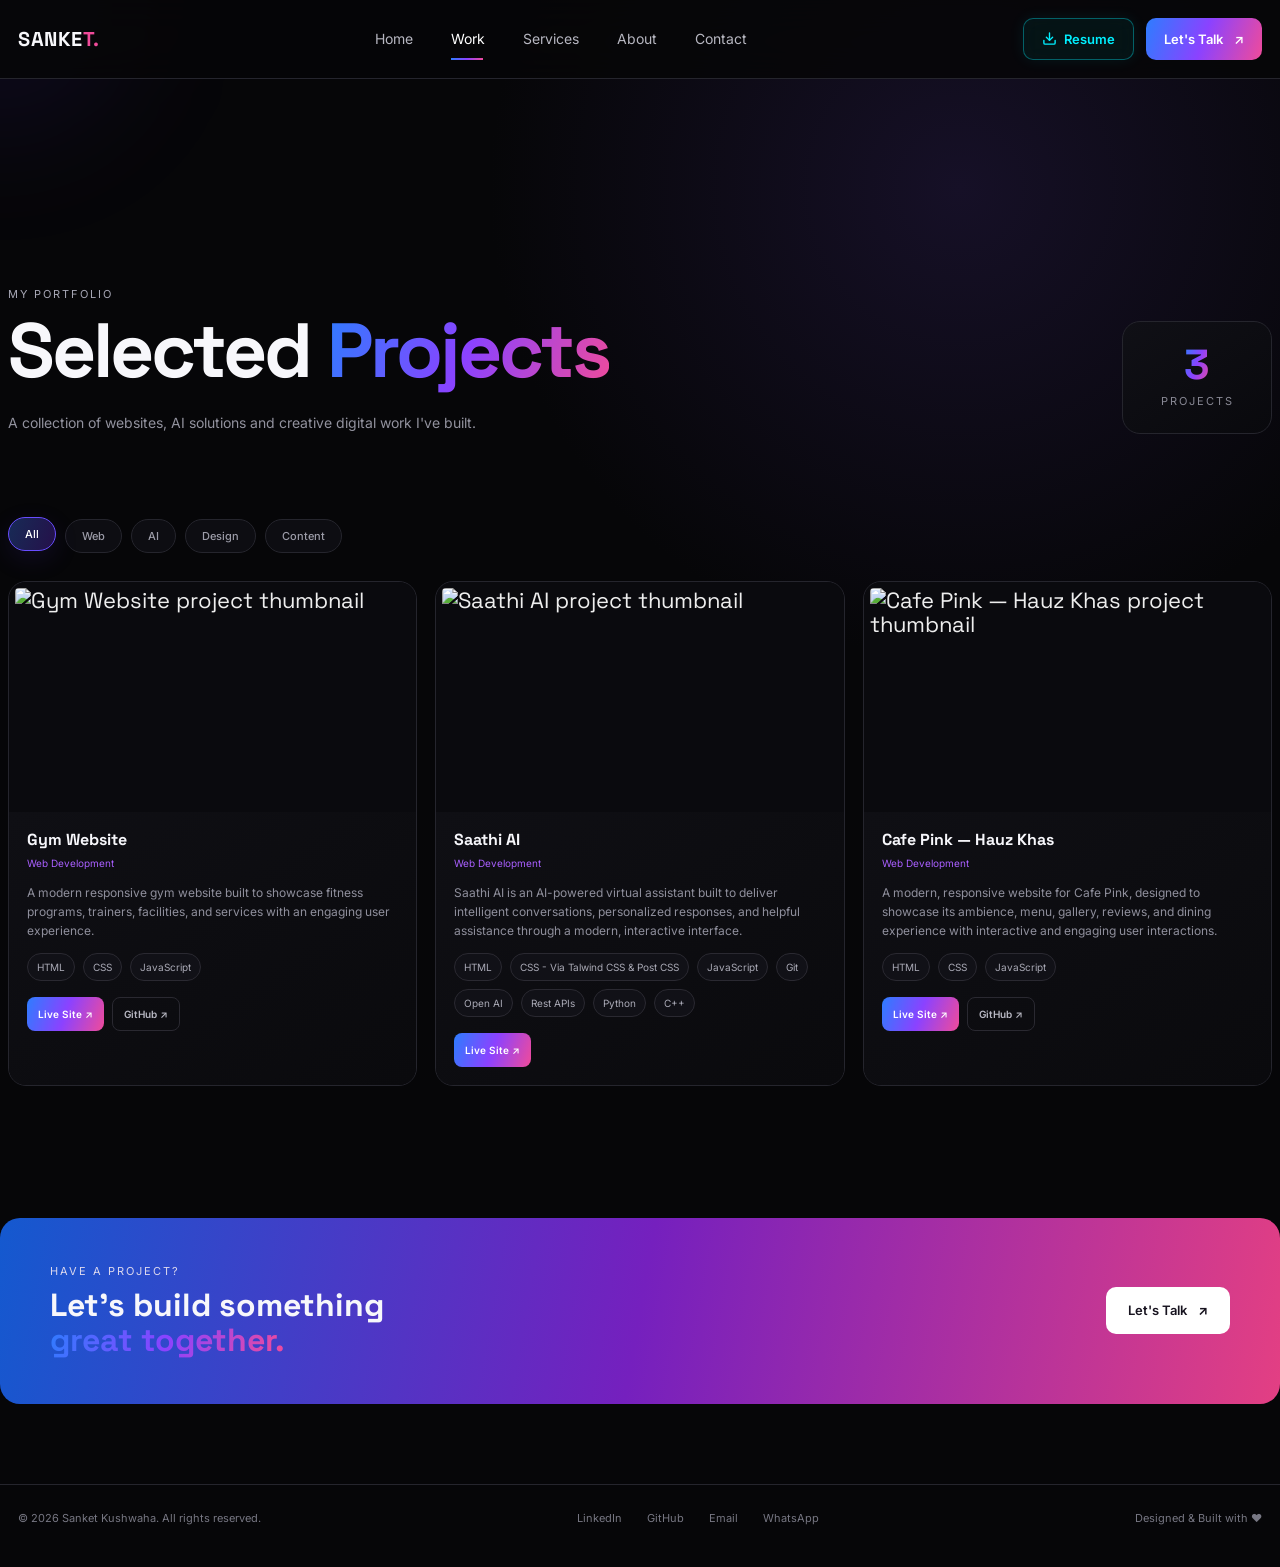
==== projects.html @ fdce6441 "Add files via upload" ====
<!DOCTYPE html>
<html lang="en">
<head>
  <meta charset="UTF-8">
  <meta name="viewport" content="width=device-width, initial-scale=1.0">
  <meta name="description" content="Sanket Kushwaha — Projects and selected work.">
  <title>Projects — Sanket Kushwaha</title>

  <!-- Spider-Man Favicon -->
  <link rel="icon" type="image/png" href="images/spiderman-favicon.png">
  <link rel="shortcut icon" href="favicon.ico">

  <link rel="preconnect" href="https://fonts.googleapis.com">
  <link rel="preconnect" href="https://fonts.gstatic.com" crossorigin>
  <link href="https://fonts.googleapis.com/css2?family=Inter:wght@400;500;600;700&family=Space+Grotesk:wght@500;600;700&display=swap" rel="stylesheet">
  <link rel="stylesheet" href="style.css">
  <link rel="stylesheet" href="projects.css">
</head>

<body>
  <div class="cursor-glow"></div>

  <header class="nav">
    <div class="nav-container">
      <a class="logo" href="index.html">SANKE<span>T.</span></a>

      <button class="menu-toggle" aria-label="Open menu" aria-expanded="false">
        <span></span><span></span>
      </button>

      <nav class="nav-links">
        <a href="index.html">Home</a>
        <a class="active" href="projects.html">Work</a>
        <a href="index.html#services">Services</a>
        <a href="index.html#about">About</a>
        <a href="index.html#contact">Contact</a>
        <a class="mobile-resume-link" href="Sanket_Kushwaha_Resume.pdf" download="Sanket_Kushwaha_Resume.pdf">
          <svg class="download-icon" width="15" height="15" viewBox="0 0 24 24" fill="none" stroke="currentColor" stroke-width="2.2" stroke-linecap="round" stroke-linejoin="round">
            <path d="M21 15v4a2 2 0 0 1-2 2H5a2 2 0 0 1-2-2v-4"></path>
            <polyline points="7 10 12 15 17 10"></polyline>
            <line x1="12" y1="15" x2="12" y2="3"></line>
          </svg>
          Download Resume
        </a>
      </nav>

      <div class="nav-cta-group">
        <a class="nav-resume-btn" href="Sanket_KushwahaCV.pdf" download="Sanket_KushwahaCV.pdf" aria-label="Download Resume" title="Download Resume PDF">
          <svg class="download-icon" width="15" height="15" viewBox="0 0 24 24" fill="none" stroke="currentColor" stroke-width="2.2" stroke-linecap="round" stroke-linejoin="round">
            <path d="M21 15v4a2 2 0 0 1-2 2H5a2 2 0 0 1-2-2v-4"></path>
            <polyline points="7 10 12 15 17 10"></polyline>
            <line x1="12" y1="15" x2="12" y2="3"></line>
          </svg>
          Resume
        </a>

        <a class="nav-cta"
           href="https://wa.me/918929559347?text=Hi%20Sanket%2C%20I%20found%20your%20portfolio%20and%20would%20like%20to%20discuss%20a%20project."
           target="_blank" rel="noopener noreferrer">
          Let's Talk <span>↗</span>
        </a>
      </div>
    </div>
  </header>

  <main>
    <section class="projects-hero section">
      <div class="projects-hero-copy">
        <p class="eyebrow">MY PORTFOLIO</p>
        <h1>Selected <span>Projects</span></h1>
        <p>A collection of websites, AI solutions and creative digital work I've built.</p>
      </div>

      <div class="project-count">
        <strong id="project-count">0</strong>
        <span>Projects</span>
      </div>
    </section>

    <section class="section all-projects-section">
      <div class="project-filters" aria-label="Project filters">
        <button class="project-filter active" data-filter="All">All</button>
        <button class="project-filter" data-filter="Web Development">Web</button>
        <button class="project-filter" data-filter="AI">AI</button>
        <button class="project-filter" data-filter="Design">Design</button>
        <button class="project-filter" data-filter="Content">Content</button>
      </div>

      <div id="all-projects" class="projects projects-all"></div>
    </section>

    <section class="contact section projects-contact">
      <div class="contact-copy">
        <p class="eyebrow">HAVE A PROJECT?</p>
        <h2>Let's build something<br><span>great together.</span></h2>
      </div>

      <a class="btn light"
         href="https://wa.me/918929559347?text=Hi%20Sanket%2C%20I%20found%20your%20portfolio%20and%20would%20like%20to%20discuss%20a%20project."
         target="_blank" rel="noopener noreferrer">
        Let's Talk <b>↗</b>
      </a>
    </section>
  </main>

  <footer>
    <div class="footer-container">
      <p>© <span id="year"></span> Sanket Kushwaha. All rights reserved.</p>

      <div>
        <a href="https://www.linkedin.com/in/sanket-kushwaha-317aab391/" target="_blank" rel="noopener noreferrer">LinkedIn</a>
        <a href="https://github.com/sankett020" target="_blank" rel="noopener noreferrer">GitHub</a>
        <a href="https://mail.google.com/mail/?view=cm&fs=1&to=sanketkushwaha032@gmail.com" target="_blank" rel="noopener noreferrer">Email</a>
        <a href="https://wa.me/918929559347" target="_blank" rel="noopener noreferrer">WhatsApp</a>
      </div>

      <p>Designed & Built with ♥</p>
    </div>
  </footer>

  <script src="projects.js"></script>
  <script src="script.js"></script>
</body>
</html>
---- style.css ----
:root{
  --bg:#060608;
  --surface:#0d0d11;
  --surface2:#111117;
  --text:#f7f7fb;
  --muted:#9b9ba8;
  --line:#25252d;
  --blue:#2d7dff;
  --purple:#8b42ff;
  --pink:#f04b9a;
  --gradient:linear-gradient(110deg,var(--blue),var(--purple),var(--pink));
  --radius:18px;
  --max:1320px;
}

*{
  box-sizing:border-box;
  margin:0;
  padding:0;
}

html{
  scroll-behavior:smooth;
}

body{
  font-family:Inter,sans-serif;
  background:
    radial-gradient(circle at 75% 12%,#161027 0,transparent 28%),
    var(--bg);
  color:var(--text);
  line-height:1.6;
  overflow-x:hidden;
}

a{
  color:inherit;
  text-decoration:none;
}

button{
  font:inherit;
}


/* ================= NAVBAR ================= */

.nav{
  width:100%;
  position:sticky;
  top:0;
  z-index:20;
  background:rgba(6,6,8,.85);
  backdrop-filter:blur(18px);
  -webkit-backdrop-filter:blur(18px);
  border-bottom:1px solid var(--line);
}

.nav-container{
  height:78px;
  max-width:var(--max);
  margin:auto;
  display:flex;
  align-items:center;
  justify-content:space-between;
  padding:0 18px;
  position:relative;
}

.logo{
  font-family:"Space Grotesk",sans-serif;
  font-weight:700;
  font-size:20px;
  letter-spacing:.5px;
}

.logo span{
  color:#f04b9a;
}

.nav-links{
  display:flex;
  gap:38px;
  color:#b7b7c1;
  font-size:14px;
}

.nav-links a{
  padding:27px 0;
  position:relative;
}

.nav-links a:hover,
.nav-links .active{
  color:white;
}

.nav-links .active:after{
  content:"";
  height:2px;
  width:32px;
  background:var(--gradient);
  position:absolute;
  left:0;
  bottom:17px;
}

.nav-cta-group{
  display:flex;
  align-items:center;
  gap:12px;
}

.nav-cta,
.btn{
  border:1px solid var(--line);
  border-radius:10px;
  padding:11px 18px;
  font-size:13px;
  font-weight:600;
  transition:.25s ease;
}

.nav-cta{
  background:var(--gradient);
  border:0;
  color:white;
}

/* ================= RESUME BUTTON (CYBER FROSTED THEME) ================= */

.nav-resume-btn{
  display:inline-flex;
  align-items:center;
  gap:7px;
  padding:10px 18px;
  border-radius:10px;
  font-size:13px;
  font-weight:600;
  color:#00f0ff;
  background:rgba(0, 240, 255, 0.06);
  border:1px solid rgba(0, 240, 255, 0.35);
  box-shadow:0 0 15px rgba(0, 240, 255, 0.08);
  backdrop-filter:blur(10px);
  -webkit-backdrop-filter:blur(10px);
  transition:all 0.25s ease;
  text-decoration:none;
  cursor:pointer;
}

.nav-resume-btn .download-icon{
  transition:transform 0.25s ease;
}

.nav-resume-btn:hover{
  background:rgba(0, 240, 255, 0.16);
  border-color:rgba(0, 240, 255, 0.7);
  color:#ffffff;
  box-shadow:0 0 20px rgba(0, 240, 255, 0.3);
  transform:translateY(-2px);
}

.nav-resume-btn:hover .download-icon{
  transform:translateY(2px);
}

.nav-resume-btn:active{
  transform:translateY(0);
  box-shadow:0 0 10px rgba(0, 240, 255, 0.2);
}

.mobile-resume-link{
  display:none;
}

.nav-cta span,
.btn b{
  margin-left:8px;
}

.menu-toggle{
  display:none;
  background:none;
  border:0;
  color:white;
}


/* ================= GENERAL ================= */

.section{
  max-width:var(--max);
  margin:auto;
  padding:92px 8px;
}


/* ================= HERO ================= */

.hero{
  min-height:620px;
  display:grid;
  grid-template-columns:minmax(0,1.15fr) minmax(420px,.85fr);
  align-items:center;
  gap:20px;
  padding-top:45px;
  padding-bottom:45px;
  overflow:hidden;
}

.hero-copy{
  min-width:0;
  position:relative;
  z-index:3;
}

.availability{
  display:inline-flex;
  align-items:center;
  gap:9px;
  padding:7px 12px;
  border:1px solid #302f48;
  background:#11101a;
  border-radius:999px;
  color:#c6c4df;
  font-size:11px;
  margin-bottom:24px;
}

.availability i{
  width:7px;
  height:7px;
  border-radius:50%;
  background:#43e58a;
  box-shadow:0 0 12px #43e58a;
}

.eyebrow{
  font-size:11px;
  letter-spacing:2px;
  color:#a7a7b5;
  margin-bottom:8px;
}

h1,
h2,
h3{
  font-family:"Space Grotesk",sans-serif;
}

h1{
  font-size:clamp(48px,6vw,78px);
  line-height:1.02;
  letter-spacing:-3px;
}

.hero h1 span,
.contact h2 span{
  background:var(--gradient);
  -webkit-background-clip:text;
  background-clip:text;
  color:transparent;
}

.hero-text{
  max-width:540px;
  color:#aaaab5;
  margin:25px 0;
  font-size:15px;
}

.actions{
  display:flex;
  gap:14px;
}

.btn{
  display:inline-block;
}

.btn.primary{
  background:var(--gradient);
  border:0;
}

.btn.ghost:hover{
  border-color:#6d5cff;
  background:#101017;
}


/* ================= SOCIAL LINKS ================= */

.socials{
  margin-top:34px;
  color:#777784;
  font-size:12px;
}

.socials>div{
  display:flex;
  gap:10px;
  margin-top:9px;
}

.socials a{
  display:grid;
  place-items:center;
  width:36px;
  height:36px;
  border:1px solid var(--line);
  border-radius:9px;
  color:#bfc0ca;
  font-size:11px;
  transition:.25s ease;
}

.socials a:hover{
  color:#fff;
  border-color:#6d5cff;
  background:#101017;
  transform:translateY(-2px);
}

.socials svg{
  width:17px;
  height:17px;
  fill:currentColor;
}


/* ================= HERO VISUAL ================= */

.hero-visual{
  width:100%;
  height:540px;
  position:relative;
  display:flex;
  align-items:center;
  justify-content:center;
  overflow:visible;
}

.orb{
  position:absolute;
  width:440px;
  height:440px;
  left:50%;
  top:50%;
  transform:translate(-50%,-50%);
  border-radius:50%;
  border:1px dashed rgba(139,66,255,.35);
  background:
    radial-gradient(circle,#5b2a9c44,transparent 65%);
  box-shadow:0 0 90px #6a35bb33;
  z-index:0;
}

.portrait-placeholder{
  width:380px;
  height:380px;
  position:relative;
  z-index:1;
  overflow:hidden;
  background:#09090b;
  border:2px solid rgba(255,255,255,.12);
  border-radius:50%;
  box-shadow:0 25px 80px rgba(0,0,0,.8), 0 0 50px rgba(139,66,255,.25);
}

.portrait-placeholder img{
  width:100%;
  height:100%;
  object-fit:cover;
  object-position:center 35%;
  display:block;
  transition:transform 0.4s ease;
}

.portrait-placeholder:hover img{
  transform:scale(1.05);
}

.portrait-letter{
  font:700 150px "Space Grotesk";
  background:var(--gradient);
  -webkit-background-clip:text;
  background-clip:text;
  color:transparent;
}

.portrait-placeholder small{
  color:#666672;
  letter-spacing:3px;
}

.stats-card{
  position:absolute;
  width:200px;
  right:0;
  bottom:45px;
  z-index:3;
  padding:16px 18px;
  background:#101016e8;
  border:1px solid #33323b;
  border-radius:15px;
  backdrop-filter:blur(15px);
  box-shadow:0 15px 45px rgba(0,0,0,.35);
}

.stats-card div{
  display:flex;
  gap:13px;
  align-items:center;
  padding:8px 0;
}

.stats-card strong{
  font:700 20px "Space Grotesk";
}

.stats-card span{
  font-size:10px;
  color:#a3a3ae;
}


/* ================= SECTION HEADINGS ================= */

.section-heading{
  display:flex;
  justify-content:space-between;
  align-items:end;
  margin-bottom:28px;
}

.section-heading h2,
.panel h2{
  font-size:27px;
}

.section-heading>a{
  font-size:12px;
  color:#e05ab1;
}

.section-heading>a span{
  margin-left:8px;
}


/* ================= PROJECTS ================= */

.projects{
  display:grid;
  grid-template-columns:repeat(3,1fr);
  gap:18px;
}

.project-card,
.panel,
.service{
  border:1px solid var(--line);
  background:linear-gradient(145deg,#0f0f14,#0a0a0d);
  border-radius:var(--radius);
  overflow:hidden;
  transition:.3s;
}

.project-card:hover,
.service:hover{
  transform:translateY(-5px);
  border-color:#41334f;
}

.project-image{
  height:215px;
  padding:28px;
  display:flex;
  align-items:center;
  justify-content:center;
  font-family:"Space Grotesk",sans-serif;
  font-size:22px;
  line-height:1.1;
  color:#eee;
}

.project-image b{
  font-size:30px;
}

.gradient-one{
  background:
    radial-gradient(circle at 70% 45%,#6a185e,#0d101c 50%),
    #111;
}

.gradient-two{
  background:
    radial-gradient(circle at 65% 50%,#513075,#10101a 52%),
    #111;
}

.gradient-three{
  background:
    radial-gradient(circle at 70% 45%,#4121a1,#0d1020 50%),
    #111;
}

.project-body{
  padding:18px;
}

.project-body>div:first-child{
  display:flex;
  justify-content:space-between;
  gap:10px;
  align-items:start;
}

.project-body h3{
  font-size:16px;
}

.project-body span{
  font-size:10px;
  color:#a95fff;
}

.project-body p{
  font-size:12px;
  color:#8f8f9c;
  margin:12px 0;
}

.tags,
.skills{
  display:flex;
  flex-wrap:wrap;
  gap:8px;
}

.tags i,
.skills i{
  font-style:normal;
  font-size:10px;
  padding:5px 9px;
  border:1px solid #2a2931;
  border-radius:999px;
  color:#aaaab6;
  background:#111117;
}


/* ================= ABOUT + SKILLS ================= */

.split{
  display:grid;
  grid-template-columns:1.1fr .9fr;
  gap:18px;
  padding-top:25px;
}

.panel{
  padding:28px;
  display:flex;
  justify-content:space-between;
  gap:25px;
}

.panel>div:first-child{
  max-width:550px;
}

.panel p:not(.eyebrow){
  color:#9696a2;
  font-size:13px;
  margin:16px 0;
}

.mini-image{
  width:160px;
  min-width:160px;
  border-radius:15px;
  background:
    radial-gradient(circle at 60% 40%,#5d2b9e,#11121a 65%);
  display:grid;
  place-items:center;
  overflow:hidden;
}

.mini-image img{
  width:100%;
  height:100%;
  object-fit:cover;
  object-position:center;
  display:block;
}

.mini-image span{
  font:700 70px "Space Grotesk";
  background:var(--gradient);
  -webkit-background-clip:text;
  background-clip:text;
  color:transparent;
}

.skills{
  align-content:start;
  margin-top:18px;
}


/* ================= SERVICES ================= */

.services{
  display:grid;
  grid-template-columns:repeat(4,1fr);
  gap:18px;
}

.service{
  padding:25px;
}

.icon{
  width:45px;
  height:45px;
  display:grid;
  place-items:center;
  border-radius:13px;
  background:linear-gradient(145deg,#3a18a7,#e74d9c);
  font-weight:700;
  margin-bottom:20px;
}

.service h3{
  font-size:15px;
}

.service p{
  font-size:12px;
  color:#90909b;
  margin-top:8px;
}


/* ================= CONTACT ================= */

.contact{
  margin-top:40px;
  margin-bottom:80px;
  padding:45px 50px;
  border-radius:20px;
  background:
    linear-gradient(100deg,#1459cf,#7520be 50%,#e33f83);
  display:flex;
  justify-content:space-between;
  align-items:center;
}

.contact h2{
  font-size:32px;
  line-height:1.1;
}

.contact .eyebrow{
  color:#dcd8ed;
}

.contact-details{
  display:flex;
  flex-wrap:wrap;
  gap:18px;
  margin-top:22px;
}

.contact-details a{
  color:#eeeef5;
  font-size:13px;
  transition:.25s ease;
}

.contact-details a:hover{
  color:white;
  transform:translateY(-1px);
}

.btn.light{
  background:#fff;
  color:#17131f;
  border:0;
  padding:13px 22px;
}


/* ================= FOOTER ================= */

footer{
  width:100%;
  border-top:1px solid var(--line);
  background:rgba(6,6,8,.5);
}

.footer-container{
  max-width:var(--max);
  margin:auto;
  padding:25px 18px 40px;
  display:flex;
  justify-content:space-between;
  align-items:center;
  color:#777783;
  font-size:11px;
}

.footer-container div{
  display:flex;
  gap:25px;
}

.footer-container a:hover{
  color:white;
}


/* ================= CURSOR GLOW ================= */

.cursor-glow{
  position:fixed;
  width:280px;
  height:280px;
  border-radius:50%;
  pointer-events:none;
  background:#6b35ff14;
  filter:blur(60px);
  transform:translate(-50%,-50%);
  z-index:-1;
}


/* ================= TABLET ================= */

@media(max-width:900px){

  .nav{
    padding:0 18px;
  }

  .menu-toggle{
    display:flex;
    flex-direction:column;
    gap:5px;
  }

  .menu-toggle span{
    width:24px;
    height:2px;
    background:white;
  }

  .nav-links{
    display:none;
    position:absolute;
    top:78px;
    left:0;
    right:0;
    padding:20px;
    background:#09090c;
    border-bottom:1px solid var(--line);
    flex-direction:column;
    gap:0;
  }

  .nav-links.open{
    display:flex;
  }

  .nav-links a{
    padding:12px 18px;
  }

  .nav-links a.active:after{
    bottom:7px;
  }

  .mobile-resume-link{
    display:flex;
    align-items:center;
    gap:8px;
    color:#00f0ff !important;
    font-weight:600;
    margin-top:8px;
    padding:12px 18px;
    border-top:1px solid var(--line);
  }

  .nav-cta-group{
    gap:8px;
  }

  .nav-resume-btn{
    padding:8px 12px;
    font-size:12px;
  }

  .nav-cta{
    display:none;
  }

  .section{
    padding:65px 18px;
  }

  .hero{
    grid-template-columns:1fr;
    min-height:auto;
    padding-top:45px;
    padding-bottom:30px;
  }

  .hero-visual{
    width:100%;
    height:520px;
    margin-top:35px;
  }

  .orb{
    width:370px;
    height:370px;
  }

  .portrait-placeholder{
    width:320px;
    height:320px;
    border-radius:50%;
  }

  .stats-card{
    right:calc(50% - 205px);
    bottom:25px;
  }

  .projects{
    grid-template-columns:1fr;
  }

  .split{
    grid-template-columns:1fr;
  }

  .services{
    grid-template-columns:1fr 1fr;
  }

  .contact{
    margin:30px 18px 50px;
    padding:35px 28px;
    gap:25px;
  }
}


/* ================= MOBILE ================= */

@media(max-width:560px){

  h1{
    font-size:47px;
    letter-spacing:-2px;
  }

  .hero-text{
    font-size:13px;
  }

  .hero-visual{
    height:450px;
  }

  .orb{
    width:300px;
    height:300px;
  }

  .portrait-placeholder{
    width:260px;
    height:260px;
    border-radius:50%;
  }

  .portrait-placeholder img{
    object-position:center 35%;
    transform:none;
  }

  .stats-card{
    width:175px;
    right:0;
    bottom:8px;
    padding:13px;
  }

  .stats-card span{
    font-size:9px;
  }

  .services{
    grid-template-columns:1fr;
  }

  .panel{
    flex-direction:column;
  }

  .mini-image{
    width:100%;
    height:140px;
  }

  .contact{
    flex-direction:column;
    align-items:flex-start;
  }

  .contact h2{
    font-size:27px;
  }

  .contact-details{
    flex-direction:column;
    gap:8px;
  }

  .footer-container{
    flex-direction:column;
    gap:16px;
  }

  .section-heading{
    align-items:start;
    gap:10px;
    flex-direction:column;
  }
}

/* ===============================
   SKILLS HOVER EFFECT
   =============================== */

.skills i {
  position: relative;
  display: inline-flex;
  align-items: center;
  justify-content: center;

  cursor: pointer;

  transition:
    transform 0.25s ease,
    color 0.25s ease,
    border-color 0.25s ease,
    background 0.25s ease,
    box-shadow 0.25s ease;
}

/* Hovered skill */
.skills i:hover {
  color: #ffffff;

  border-color: #6d5cff;

  background:
    linear-gradient(
      110deg,
      rgba(45,125,255,.18),
      rgba(139,66,255,.22),
      rgba(240,75,154,.18)
    );

  transform:
    translateY(-5px)
    scale(1.06);

  box-shadow:
    0 8px 25px rgba(105,70,255,.22);
}
---- projects.css ----
/* =========================================================
   PROJECTS PAGE
   ========================================================= */


/* =========================================================
   PROJECTS HERO
   ========================================================= */

.projects-hero{
  min-height:420px;

  display:flex;
  align-items:flex-end;
  justify-content:space-between;

  gap:40px;

  padding-top:95px;
  padding-bottom:65px;
}

.projects-hero-copy{
  max-width:760px;
}

.projects-hero h1{
  margin-top:8px;
}

.projects-hero h1 span{
  background:var(--gradient);
  -webkit-background-clip:text;
  background-clip:text;
  color:transparent;
}

.projects-hero-copy > p:last-child{
  max-width:620px;
  margin-top:22px;

  color:#92929e;
  font-size:14px;
}


/* =========================================================
   PROJECT COUNT
   ========================================================= */

.project-count{
  min-width:150px;

  padding:22px;

  border:1px solid var(--line);
  border-radius:18px;

  background:
    linear-gradient(
      145deg,
      #101016,
      #09090d
    );

  display:flex;
  flex-direction:column;
  align-items:center;
  justify-content:center;
}

.project-count strong{
  font:700 42px "Space Grotesk",sans-serif;

  background:var(--gradient);
  -webkit-background-clip:text;
  background-clip:text;
  color:transparent;

  line-height:1;
}

.project-count span{
  color:#888894;

  font-size:11px;

  margin-top:7px;

  text-transform:uppercase;
  letter-spacing:2px;
}


/* =========================================================
   ALL PROJECTS SECTION
   ========================================================= */

.all-projects-section{
  padding-top:20px;
}


/* =========================================================
   FILTER BUTTONS
   ========================================================= */

.project-filters{
  display:flex;
  flex-wrap:wrap;

  gap:9px;

  margin-bottom:28px;
}

.project-filter{
  cursor:pointer;

  border:1px solid var(--line);

  background:#0d0d12;

  color:#9c9ca8;

  border-radius:999px;

  padding:9px 16px;

  font:500 11px Inter,sans-serif;

  transition:
    color .25s ease,
    border-color .25s ease,
    background .25s ease,
    transform .25s ease,
    box-shadow .25s ease;
}

.project-filter:hover,
.project-filter.active{
  color:#fff;

  border-color:#684dff;

  background:
    linear-gradient(
      110deg,
      #172b56,
      #25104a
    );

  transform:translateY(-2px);

  box-shadow:
    0 8px 25px rgba(77,45,180,.15);
}


/* =========================================================
   PROJECT GRID
   ========================================================= */

.projects-all,
.projects-dynamic{
  display:grid;

  grid-template-columns:repeat(3,minmax(0,1fr));

  gap:18px;

  width:100%;
}


/* =========================================================
   PROJECT CARD
   ========================================================= */

.project-card-live{
  position:relative;

  min-width:0;
  width:100%;

  display:flex;
  flex-direction:column;

  overflow:hidden;

  height:auto;

  border:1px solid var(--line);

  background:
    linear-gradient(
      145deg,
      #0f0f14,
      #0a0a0d
    );

  border-radius:var(--radius);

  transition:
    transform .3s ease,
    border-color .3s ease,
    box-shadow .3s ease;
}

.project-card-live:hover{
  transform:translateY(-7px);

  border-color:#59406f;

  box-shadow:
    0 22px 60px rgba(73,35,120,.18);
}


/* =========================================================
   PROJECT THUMBNAIL
   IMPORTANT:
   Fixed height prevents the image from taking over
   the entire card.
   ========================================================= */

.project-card-live .project-thumbnail{
  position:relative !important;

  width:100% !important;

  height:230px !important;
  min-height:230px !important;
  max-height:230px !important;

  flex:0 0 230px !important;

  padding:0 !important;
  margin:0 !important;

  overflow:hidden !important;

  display:flex !important;
  align-items:center !important;
  justify-content:center !important;

  background:#0a0a0e !important;

  border:0 !important;

  border-radius:0 !important;
}


/* =========================================================
   PROJECT IMAGE
   ========================================================= */

.project-card-live .project-thumbnail img{
  position:absolute !important;

  top:0 !important;
  left:0 !important;
  right:0 !important;
  bottom:0 !important;

  width:100% !important;
  height:100% !important;

  min-width:0 !important;
  min-height:0 !important;

  max-width:100% !important;
  max-height:100% !important;

  margin:auto !important;
  padding:6px !important;

  display:block !important;

  object-fit:contain !important;

  object-position:center center !important;

  border:0 !important;
  border-radius:10px !important;

  transform:scale(1);

  transition:
    transform .6s cubic-bezier(.2,.7,.2,1),
    filter .4s ease;
}


/* =========================================================
   IMAGE HOVER
   ========================================================= */

.project-card-live:hover
.project-thumbnail img{
  transform:scale(1.06);

  filter:
    saturate(1.1)
    brightness(.95);
}


/* =========================================================
   PROJECT OVERLAY
   ========================================================= */

.project-card-live .project-overlay{
  position:absolute !important;

  top:0 !important;
  left:0 !important;
  right:0 !important;
  bottom:0 !important;

  width:100% !important;
  height:100% !important;

  z-index:3;

  display:flex;

  align-items:flex-end;
  justify-content:space-between;

  padding:18px !important;

  background:
    linear-gradient(
      180deg,
      transparent 35%,
      rgba(6,6,8,.86) 100%
    );

  opacity:0;

  transform:none !important;

  transition:
    opacity .35s ease;
}

.project-card-live:hover .project-overlay{
  opacity:1;

  transform:none !important;
}


/* Overlay text */

.project-overlay span{
  color:#fff;

  font-size:11px;

  font-weight:600;
}


/* Overlay arrow */

.project-overlay strong{
  width:35px;
  height:35px;

  display:grid;
  place-items:center;

  border:1px solid rgba(255,255,255,.35);

  border-radius:50%;

  background:rgba(255,255,255,.08);

  backdrop-filter:blur(8px);

  color:#fff;

  font-size:14px;

  transition:
    transform .3s ease,
    background .3s ease;
}

.project-card-live:hover
.project-overlay strong{
  transform:
    rotate(12deg)
    scale(1.08);

  background:rgba(255,255,255,.14);
}


/* =========================================================
   PROJECT BODY
   ========================================================= */

.project-card-live .project-body{
  position:relative;

  z-index:2;

  width:100%;

  min-width:0;

  flex:1 1 auto;

  padding:18px !important;

  background:
    linear-gradient(
      145deg,
      #0f0f14,
      #0a0a0d
    );
}


/* =========================================================
   PROJECT TITLE
   ========================================================= */

.project-title-row{
  min-height:24px;

  display:block;
}

.project-card-live
.project-body h3{
  font-size:16px;
  line-height:1.25;
}

.project-card-live
.project-body span{
  display:block;

  margin-top:5px;

  font-size:10px;

  color:#a95fff;
}


/* =========================================================
   PROJECT DESCRIPTION
   ========================================================= */

.project-card-live
.project-body p{
  font-size:12px;

  line-height:1.6;

  color:#8f8f9c;

  margin:12px 0;
}


/* =========================================================
   TECHNOLOGY TAGS
   ========================================================= */

.project-card-live .tags{
  display:flex;

  flex-wrap:wrap;

  gap:8px;
}

.project-card-live .tags i{
  font-style:normal;

  font-size:10px;

  padding:5px 9px;

  border:1px solid #2a2931;

  border-radius:999px;

  color:#aaaab6;

  background:#111117;

  transition:
    color .25s ease,
    border-color .25s ease,
    background .25s ease,
    transform .25s ease;
}

.project-card-live:hover
.tags i{
  border-color:#353342;
}


/* =========================================================
   PROJECT ACTIONS
   ========================================================= */

.project-actions{
  display:flex;

  flex-wrap:wrap;

  gap:8px;

  margin-top:16px;
}

.project-action{
  display:inline-flex;

  align-items:center;
  justify-content:center;

  min-height:34px;

  padding:7px 11px;

  border:1px solid #2a2931;

  border-radius:8px;

  color:#b8b8c3;

  font-size:10px;

  font-weight:600;

  transition:
    color .25s ease,
    border-color .25s ease,
    background .25s ease,
    transform .25s ease,
    box-shadow .25s ease;
}

.project-action:hover{
  color:#fff;

  border-color:#6d5cff;

  background:#12121a;

  transform:translateY(-2px);
}

.project-action.primary-action{
  border:0;

  color:#fff;

  background:var(--gradient);
}

.project-action.primary-action:hover{
  box-shadow:
    0 8px 25px rgba(111,69,255,.25);
}

.disabled-action{
  opacity:.35;

  cursor:default;
}


/* =========================================================
   EMPTY PROJECT STATE
   ========================================================= */

.empty-projects{
  grid-column:1/-1;

  padding:70px 20px;

  text-align:center;

  border:1px dashed #292933;

  border-radius:18px;

  background:#0b0b10;
}

.empty-projects h3{
  font-size:18px;
}

.empty-projects p{
  margin-top:8px;

  color:#858591;

  font-size:12px;
}

.projects-contact{
  margin-bottom:80px;
}


/* =========================================================
   TABLET
   ========================================================= */

@media(max-width:900px){

  .projects-hero{
    min-height:360px;

    padding-top:75px;
    padding-bottom:50px;

    align-items:flex-start;

    flex-direction:column;
  }


  .projects-all,
  .projects-dynamic{
    grid-template-columns:
      repeat(2,minmax(0,1fr));
  }


  .project-card-live .project-thumbnail{
    height:230px !important;
    min-height:230px !important;
    max-height:230px !important;

    flex-basis:230px !important;
  }

}


/* =========================================================
   MOBILE
   ========================================================= */

@media(max-width:560px){

  .projects-hero h1{
    font-size:48px;
  }


  .projects-all,
  .projects-dynamic{
    grid-template-columns:1fr;
  }


  .project-card-live .project-thumbnail{
    height:220px !important;
    min-height:220px !important;
    max-height:220px !important;

    flex-basis:220px !important;
  }


  .project-count{
    width:100%;

    flex-direction:row;

    gap:10px;

    justify-content:flex-start;
  }


  .project-count strong{
    font-size:30px;
  }


  .project-count span{
    margin-top:0;
  }

}
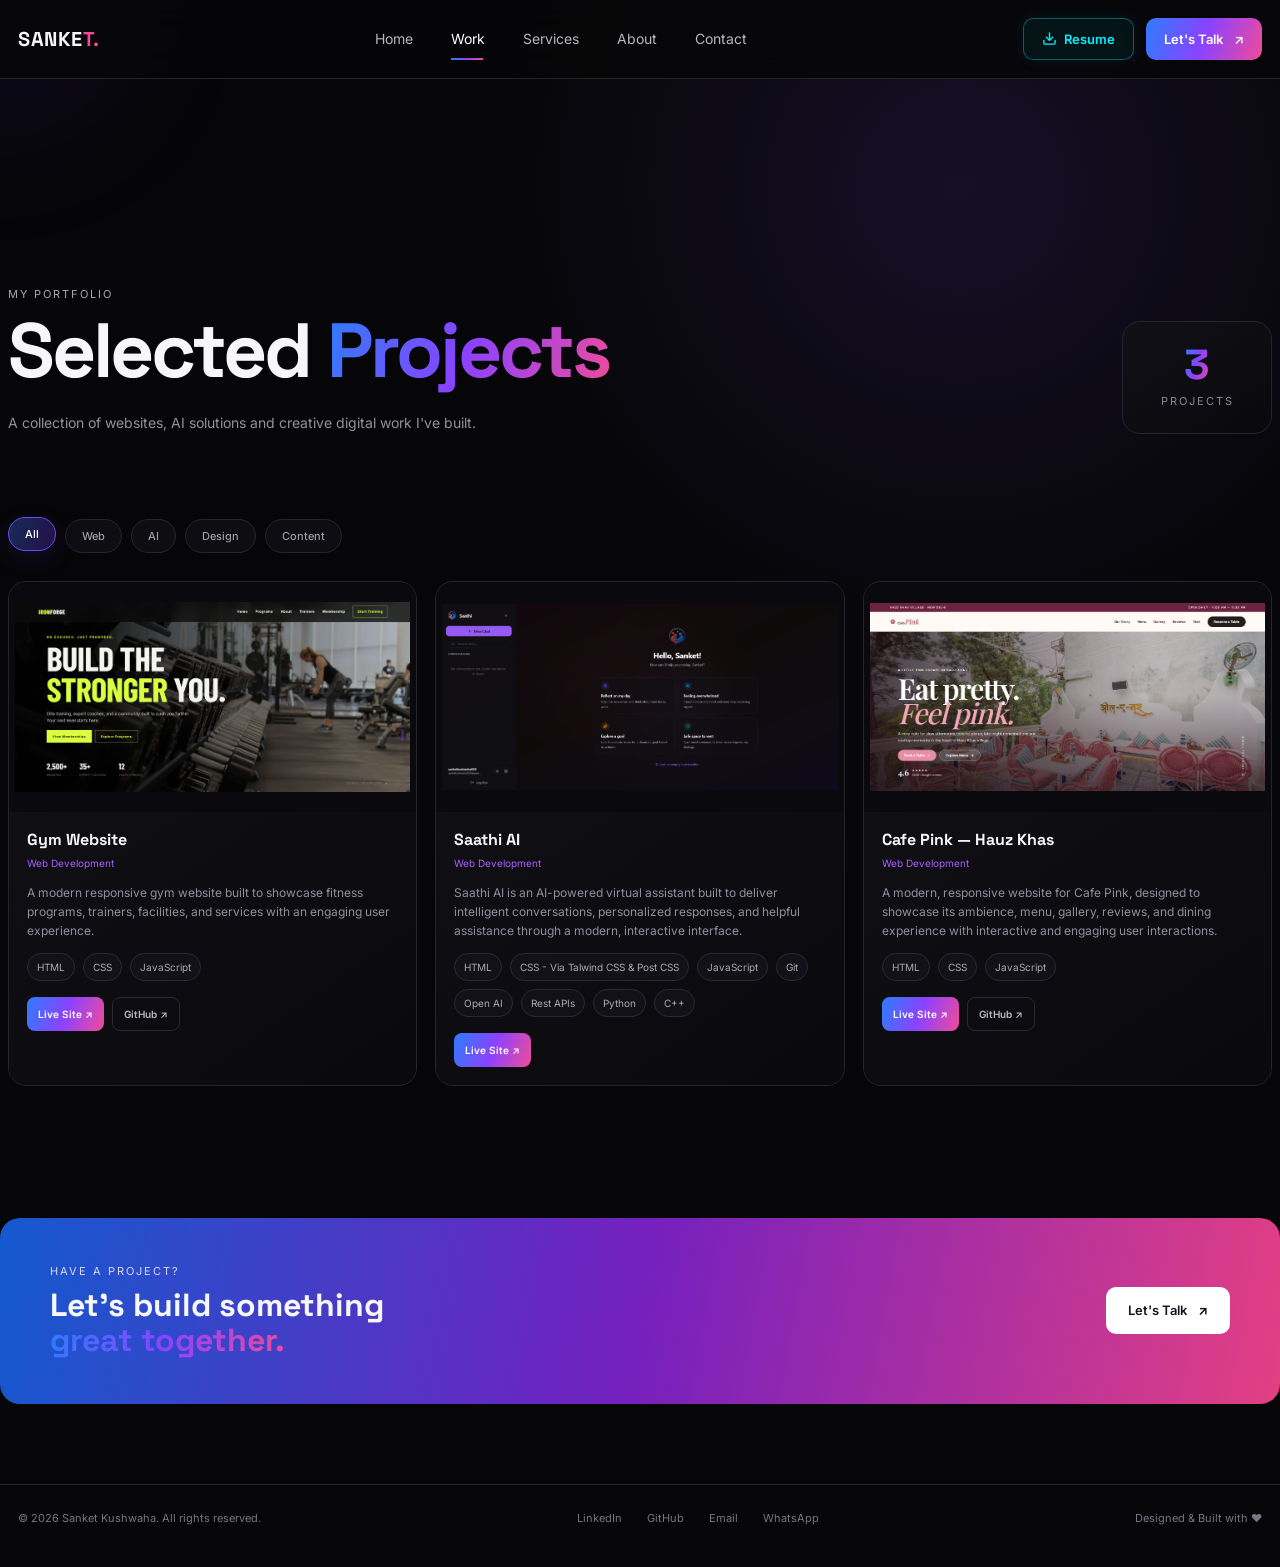
==== commit d5157c6c: "Update projects.html" ====
--- a/projects.html
+++ b/projects.html
@@ -29,7 +29,7 @@
       </button>
 
       <nav class="nav-links">
-        <a href="index.html">Home</a>
+        <a href="index.html#home">Home</a>
         <a class="active" href="projects.html">Work</a>
         <a href="index.html#services">Services</a>
         <a href="index.html#about">About</a>
--- a/style.css
+++ b/style.css
@@ -750,25 +750,42 @@
     display:flex;
     flex-direction:column;
     gap:5px;
+    background:none;
+    border:0;
+    cursor:pointer;
+    padding:6px;
   }
 
   .menu-toggle span{
     width:24px;
     height:2px;
     background:white;
+    transition:transform 0.3s ease, opacity 0.3s ease;
+  }
+
+  .menu-toggle.active span:nth-child(1){
+    transform:translateY(3.5px) rotate(45deg);
+  }
+
+  .menu-toggle.active span:nth-child(2){
+    transform:translateY(-3.5px) rotate(-45deg);
   }
 
   .nav-links{
     display:none;
     position:absolute;
     top:78px;
-    left:0;
-    right:0;
-    padding:20px;
-    background:#09090c;
+    left:-18px;
+    right:-18px;
+    width:calc(100% + 36px);
+    padding:16px 20px 24px;
+    background:rgba(9,9,12,0.96);
+    backdrop-filter:blur(20px);
+    -webkit-backdrop-filter:blur(20px);
     border-bottom:1px solid var(--line);
+    box-shadow:0 15px 35px rgba(0,0,0,0.6);
     flex-direction:column;
-    gap:0;
+    gap:4px;
   }
 
   .nav-links.open{
@@ -777,10 +794,30 @@
 
   .nav-links a{
     padding:12px 18px;
+    border-radius:10px;
+    transition:background 0.2s ease, color 0.2s ease;
+  }
+
+  .nav-links a:hover{
+    background:rgba(255,255,255,0.05);
+  }
+
+  .nav-links a.active{
+    color:#ffffff;
+    background:rgba(139,66,255,0.15);
   }
 
   .nav-links a.active:after{
-    bottom:7px;
+    content:"";
+    position:absolute;
+    left:0;
+    top:50%;
+    transform:translateY(-50%);
+    width:4px;
+    height:60%;
+    background:var(--gradient);
+    border-radius:0 4px 4px 0;
+    bottom:auto;
   }
 
   .mobile-resume-link{
@@ -983,4 +1020,4 @@
 
   box-shadow:
     0 8px 25px rgba(105,70,255,.22);
-}+}
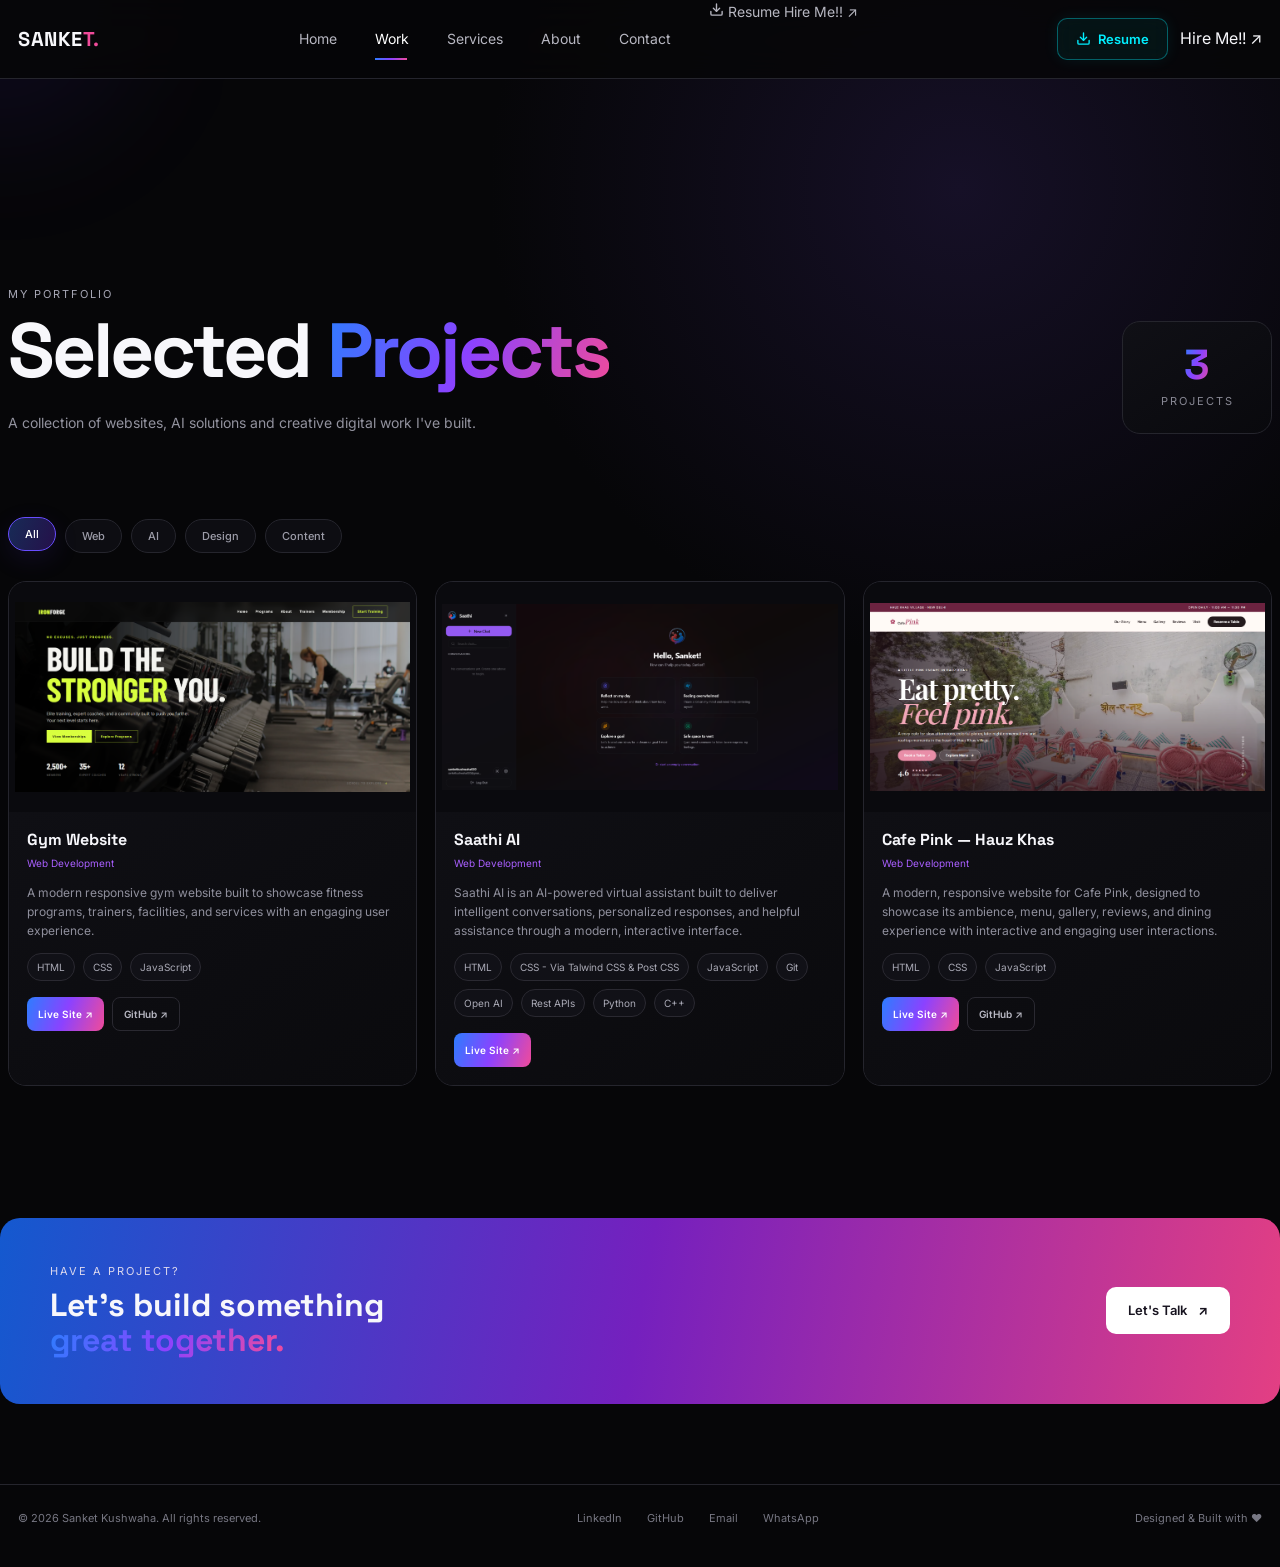
==== commit bf95227b: "Update projects.html" ====
--- a/projects.html
+++ b/projects.html
@@ -34,14 +34,19 @@
         <a href="index.html#services">Services</a>
         <a href="index.html#about">About</a>
         <a href="index.html#contact">Contact</a>
-        <a class="mobile-resume-link" href="Sanket_Kushwaha_Resume.pdf" download="Sanket_Kushwaha_Resume.pdf">
-          <svg class="download-icon" width="15" height="15" viewBox="0 0 24 24" fill="none" stroke="currentColor" stroke-width="2.2" stroke-linecap="round" stroke-linejoin="round">
-            <path d="M21 15v4a2 2 0 0 1-2 2H5a2 2 0 0 1-2-2v-4"></path>
-            <polyline points="7 10 12 15 17 10"></polyline>
-            <line x1="12" y1="15" x2="12" y2="3"></line>
-          </svg>
-          Download Resume
-        </a>
+        <div class="mobile-menu-actions">
+          <a class="mobile-action-btn mobile-resume-btn" href="Sanket_KushwahaCV.pdf" download="Sanket_KushwahaCV.pdf">
+            <svg class="download-icon" width="15" height="15" viewBox="0 0 24 24" fill="none" stroke="currentColor" stroke-width="2.2" stroke-linecap="round" stroke-linejoin="round">
+              <path d="M21 15v4a2 2 0 0 1-2 2H5a2 2 0 0 1-2-2v-4"></path>
+              <polyline points="7 10 12 15 17 10"></polyline>
+              <line x1="12" y1="15" x2="12" y2="3"></line>
+            </svg>
+            Resume
+          </a>
+          <a class="mobile-action-btn mobile-hire-btn" href="https://wa.me/918929559347?text=Hi%20Sanket%2C%20I%20found%20your%20portfolio%20and%20would%20like%20to%20discuss%20a%20project." target="_blank" rel="noopener noreferrer">
+            Hire Me!! <span>↗</span>
+          </a>
+        </div>
       </nav>
 
       <div class="nav-cta-group">
@@ -51,13 +56,13 @@
             <polyline points="7 10 12 15 17 10"></polyline>
             <line x1="12" y1="15" x2="12" y2="3"></line>
           </svg>
-          Resume
+          <span>Resume</span>
         </a>
 
-        <a class="nav-cta"
+        <a class="nav-hire-btn"
            href="https://wa.me/918929559347?text=Hi%20Sanket%2C%20I%20found%20your%20portfolio%20and%20would%20like%20to%20discuss%20a%20project."
            target="_blank" rel="noopener noreferrer">
-          Let's Talk <span>↗</span>
+          Hire Me!! <span>↗</span>
         </a>
       </div>
     </div>
